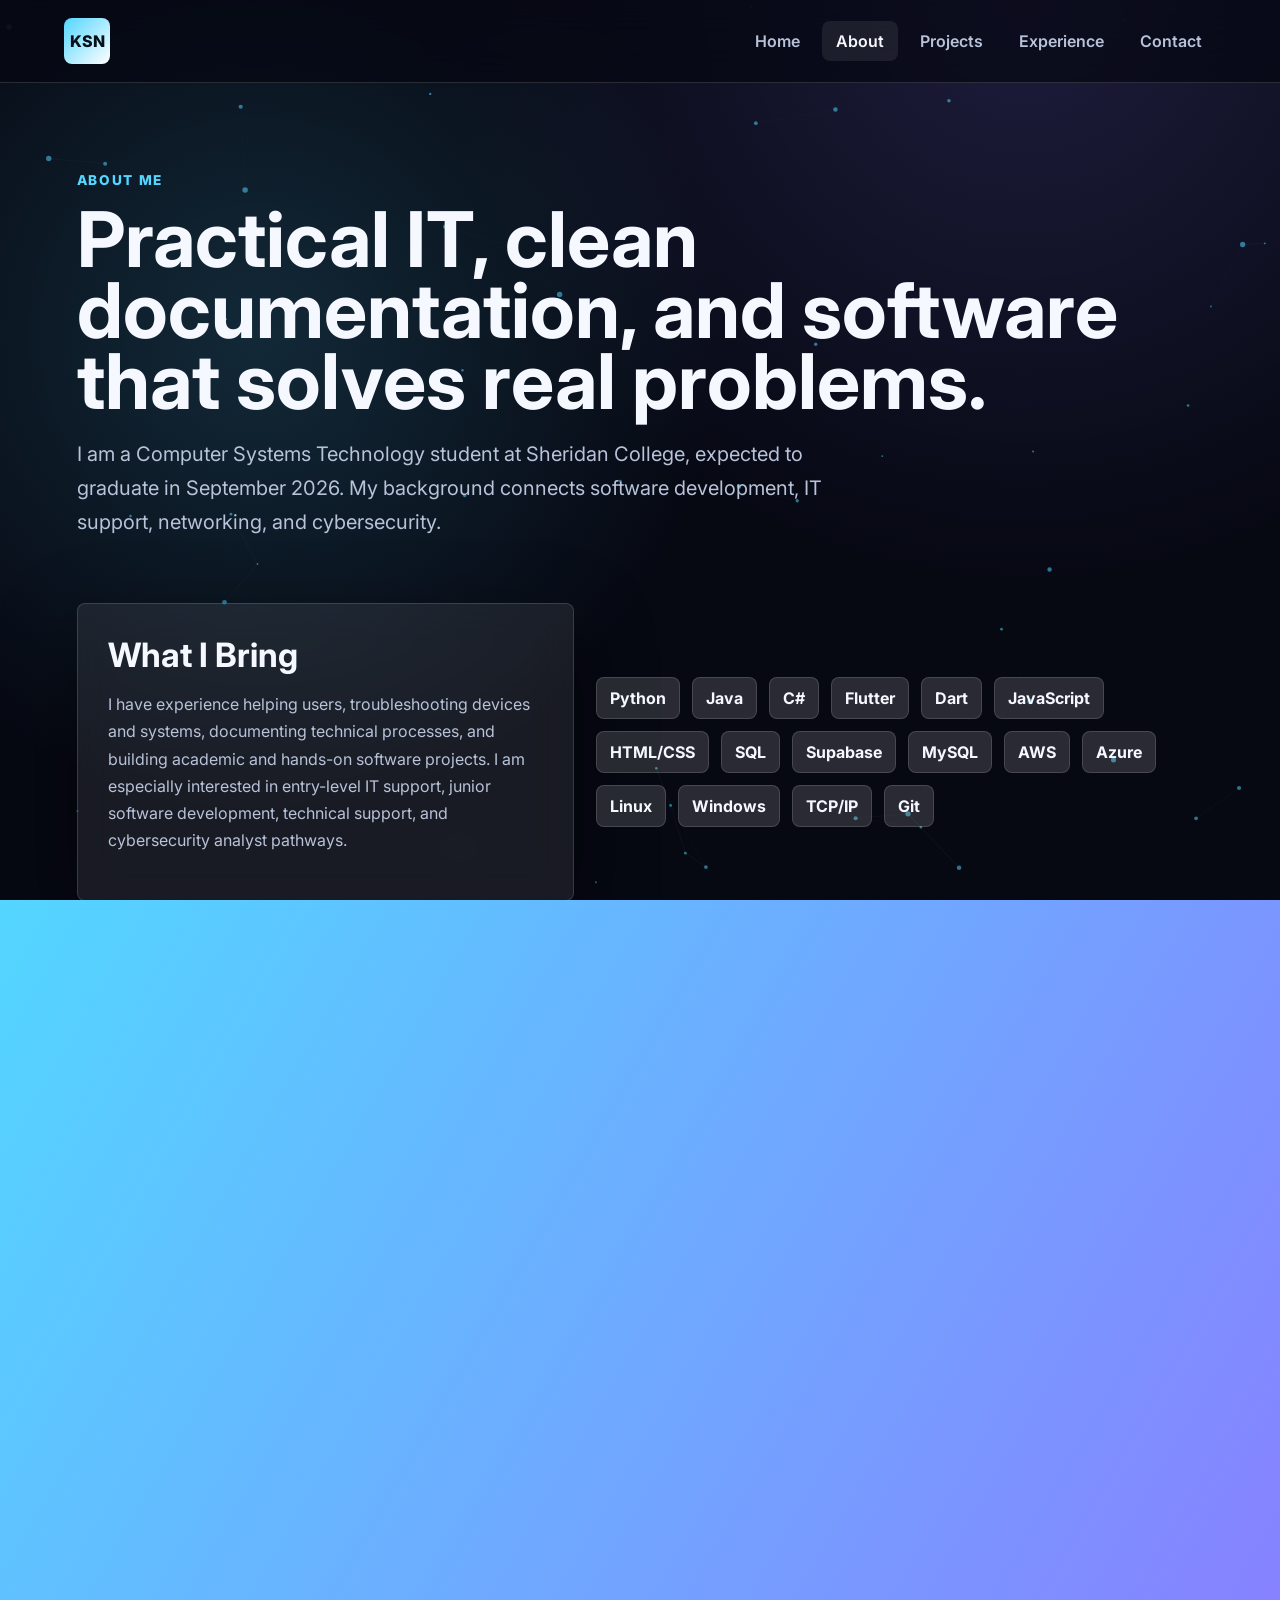
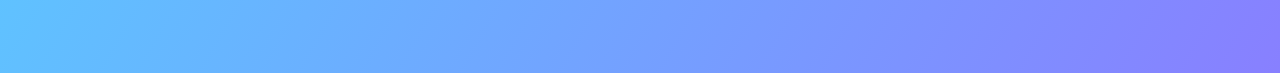
==== about.html @ 9281d0ef "Add files via upload" ====
<!DOCTYPE html>
<html lang="en">
<head>
  <meta charset="UTF-8">
  <meta name="viewport" content="width=device-width, initial-scale=1.0">
  <title>About | Karthik Sreeni Nair</title>
  <link rel="preconnect" href="https://fonts.googleapis.com">
  <link rel="preconnect" href="https://fonts.gstatic.com" crossorigin>
  <link href="https://fonts.googleapis.com/css2?family=Inter:wght@400;500;600;700;800&display=swap" rel="stylesheet">
  <link rel="stylesheet" href="style.css">
</head>
<body>
  <canvas id="motion-bg" aria-hidden="true"></canvas>
  <div class="page-transition"></div>
  <header class="site-header">
    <a class="brand" href="index.html">KSN</a>
    <button class="nav-toggle" aria-label="Open navigation">Menu</button>
    <nav class="site-nav">
      <a href="index.html">Home</a>
      <a href="about.html" class="active">About</a>
      <a href="projects.html">Projects</a>
      <a href="experience.html">Experience</a>
      <a href="contact.html">Contact</a>
    </nav>
  </header>

  <main class="content-page">
    <section class="page-heading reveal">
      <p class="eyebrow">About Me</p>
      <h1>Practical IT, clean documentation, and software that solves real problems.</h1>
      <p class="lead">I am a Computer Systems Technology student at Sheridan College, expected to graduate in September 2026. My background connects software development, IT support, networking, and cybersecurity.</p>
    </section>

    <section class="split-section">
      <div class="glass-panel reveal">
        <h2>What I Bring</h2>
        <p>I have experience helping users, troubleshooting devices and systems, documenting technical processes, and building academic and hands-on software projects. I am especially interested in entry-level IT support, junior software development, technical support, and cybersecurity analyst pathways.</p>
      </div>
      <div class="skill-cloud reveal delay-1">
        <span>Python</span><span>Java</span><span>C#</span><span>Flutter</span><span>Dart</span><span>JavaScript</span><span>HTML/CSS</span><span>SQL</span><span>Supabase</span><span>MySQL</span><span>AWS</span><span>Azure</span><span>Linux</span><span>Windows</span><span>TCP/IP</span><span>Git</span>
      </div>
    </section>

    <section class="timeline reveal">
      <h2>Education</h2>
      <div class="timeline-item">
        <span>May 2023 - September 2026</span>
        <h3>Computer Systems Technology - Software Development & Network Engineering</h3>
        <p>Sheridan College, Brampton, Ontario</p>
      </div>
      <div class="timeline-item">
        <span>August 2022 - January 2023</span>
        <h3>Cyber Security Analysis Diploma</h3>
        <p>RedTeam Academy, Kochi, India</p>
      </div>
    </section>
  </main>

  <footer class="site-footer">
    <p>Built by Karthik Sreeni Nair</p>
    <div><a href="projects.html">Projects</a><a href="contact.html">Contact</a></div>
  </footer>
  <script src="script.js"></script>
</body>
</html>
---- style.css ----
:root {
  --bg: #060812;
  --panel: rgba(255, 255, 255, 0.08);
  --panel-strong: rgba(255, 255, 255, 0.14);
  --text: #f6f8ff;
  --muted: #b8c2d9;
  --line: rgba(255, 255, 255, 0.14);
  --accent: #53d6ff;
  --accent-2: #8a7cff;
  --accent-3: #24d18f;
  --shadow: 0 24px 80px rgba(0, 0, 0, 0.42);
}

* {
  box-sizing: border-box;
}

html {
  scroll-behavior: smooth;
}

body {
  margin: 0;
  min-height: 100vh;
  font-family: "Inter", Arial, sans-serif;
  color: var(--text);
  background:
    radial-gradient(circle at 20% 20%, rgba(83, 214, 255, 0.16), transparent 28%),
    radial-gradient(circle at 80% 0%, rgba(138, 124, 255, 0.18), transparent 30%),
    var(--bg);
  overflow-x: hidden;
}

a {
  color: inherit;
  text-decoration: none;
}

#motion-bg {
  position: fixed;
  inset: 0;
  z-index: -1;
  opacity: 0.7;
}

.page-transition {
  position: fixed;
  inset: 0;
  z-index: 20;
  pointer-events: none;
  background: linear-gradient(120deg, var(--accent), var(--accent-2));
  transform: translateY(100%);
}

body.is-leaving .page-transition {
  animation: slideCover 0.55s cubic-bezier(0.7, 0, 0.2, 1) forwards;
}

.site-header {
  position: sticky;
  top: 0;
  z-index: 10;
  display: flex;
  align-items: center;
  justify-content: space-between;
  padding: 18px clamp(20px, 5vw, 72px);
  background: rgba(6, 8, 18, 0.72);
  border-bottom: 1px solid var(--line);
  backdrop-filter: blur(18px);
}

.brand {
  display: grid;
  place-items: center;
  width: 46px;
  height: 46px;
  border-radius: 8px;
  color: #061018;
  font-weight: 800;
  background: linear-gradient(135deg, var(--accent), #ffffff);
}

.site-nav {
  display: flex;
  align-items: center;
  gap: 8px;
}

.site-nav a {
  padding: 10px 14px;
  border-radius: 8px;
  color: var(--muted);
  font-weight: 600;
}

.site-nav a:hover,
.site-nav a.active {
  color: var(--text);
  background: var(--panel);
}

.nav-toggle {
  display: none;
  color: var(--text);
  background: var(--panel);
  border: 1px solid var(--line);
  border-radius: 8px;
  padding: 10px 12px;
}

.hero {
  display: grid;
  grid-template-columns: minmax(0, 1.2fr) minmax(320px, 0.8fr);
  gap: 36px;
  align-items: center;
  min-height: calc(100vh - 84px);
  padding: 72px clamp(20px, 6vw, 92px);
}

.eyebrow {
  color: var(--accent);
  font-size: 0.85rem;
  font-weight: 800;
  letter-spacing: 0.12em;
  text-transform: uppercase;
}

h1 {
  margin: 12px 0 20px;
  max-width: 980px;
  font-size: clamp(2.5rem, 7vw, 6.8rem);
  line-height: 0.92;
}

h2 {
  margin: 0 0 14px;
  font-size: clamp(1.4rem, 3vw, 2.1rem);
}

h3 {
  margin: 6px 0 8px;
  font-size: 1.15rem;
}

p {
  color: var(--muted);
  line-height: 1.7;
}

.lead {
  max-width: 760px;
  font-size: clamp(1rem, 2vw, 1.25rem);
}

.hero-actions {
  display: flex;
  flex-wrap: wrap;
  gap: 14px;
  margin-top: 32px;
}

.btn {
  display: inline-flex;
  align-items: center;
  justify-content: center;
  min-height: 48px;
  padding: 0 20px;
  border-radius: 8px;
  font-weight: 800;
  border: 1px solid var(--line);
}

.btn.primary {
  color: #041017;
  background: linear-gradient(135deg, var(--accent), #ffffff);
}

.btn.ghost {
  background: var(--panel);
}

.hero-panel,
.glass-panel,
.project-card,
.feature-card,
.timeline,
.contact-hero {
  border: 1px solid var(--line);
  background: var(--panel);
  box-shadow: var(--shadow);
  backdrop-filter: blur(20px);
}

.hero-panel {
  border-radius: 8px;
  padding: 18px;
  transform: perspective(900px) rotateY(-8deg);
}

.terminal-card {
  min-height: 360px;
  padding: 24px;
  border-radius: 8px;
  background: linear-gradient(145deg, rgba(255, 255, 255, 0.14), rgba(255, 255, 255, 0.04));
  overflow: hidden;
  position: relative;
}

.terminal-card::after {
  content: "";
  position: absolute;
  inset: auto -20% -30% 10%;
  height: 160px;
  background: linear-gradient(90deg, transparent, rgba(83, 214, 255, 0.4), transparent);
  filter: blur(16px);
  animation: scanLine 4s linear infinite;
}

.terminal-dots {
  display: flex;
  gap: 8px;
  margin-bottom: 30px;
}

.terminal-dots span {
  width: 12px;
  height: 12px;
  border-radius: 999px;
  background: var(--accent);
}

.terminal-dots span:nth-child(2) {
  background: var(--accent-2);
}

.terminal-dots span:nth-child(3) {
  background: var(--accent-3);
}

.terminal-card li {
  margin: 14px 0;
  color: var(--muted);
}

.stats-strip {
  display: grid;
  grid-template-columns: repeat(4, 1fr);
  gap: 1px;
  margin: 0 clamp(20px, 6vw, 92px) 72px;
  overflow: hidden;
  border: 1px solid var(--line);
  border-radius: 8px;
  background: var(--line);
}

.stats-strip div {
  padding: 26px;
  background: rgba(6, 8, 18, 0.78);
}

.stats-strip strong {
  display: block;
  font-size: 2rem;
}

.stats-strip span {
  color: var(--muted);
}

.section-grid,
.project-grid,
.split-section {
  display: grid;
  gap: 22px;
  padding: 0 clamp(20px, 6vw, 92px) 90px;
}

.section-grid {
  grid-template-columns: repeat(3, 1fr);
}

.feature-card {
  min-height: 260px;
  padding: 28px;
  border-radius: 8px;
}

.card-number {
  display: inline-flex;
  margin-bottom: 52px;
  color: var(--accent);
  font-weight: 800;
}

.content-page {
  padding: 72px 0 40px;
}

.page-heading {
  padding: 0 clamp(20px, 6vw, 92px) 44px;
}

.page-heading h1 {
  max-width: 1100px;
  font-size: clamp(2.2rem, 6vw, 5rem);
}

.split-section {
  grid-template-columns: minmax(0, 0.9fr) minmax(0, 1.1fr);
  align-items: stretch;
}

.glass-panel {
  border-radius: 8px;
  padding: 30px;
}

.skill-cloud {
  display: flex;
  flex-wrap: wrap;
  align-content: center;
  gap: 12px;
}

.skill-cloud span,
.tags span {
  display: inline-flex;
  padding: 10px 13px;
  border-radius: 8px;
  color: var(--text);
  background: var(--panel-strong);
  border: 1px solid var(--line);
  font-weight: 700;
}

.timeline {
  margin: 0 clamp(20px, 6vw, 92px) 90px;
  padding: 34px;
  border-radius: 8px;
}

.timeline-item {
  position: relative;
  padding: 24px 0 24px 28px;
  border-left: 2px solid var(--line);
}

.timeline-item::before {
  content: "";
  position: absolute;
  left: -7px;
  top: 32px;
  width: 12px;
  height: 12px;
  border-radius: 999px;
  background: var(--accent);
  box-shadow: 0 0 0 8px rgba(83, 214, 255, 0.14);
}

.timeline-item span {
  color: var(--accent);
  font-weight: 800;
}

.project-grid {
  grid-template-columns: repeat(2, minmax(0, 1fr));
}

.project-card {
  border-radius: 8px;
  padding: 18px;
}

.project-visual {
  display: grid;
  place-items: end start;
  min-height: 220px;
  padding: 22px;
  margin-bottom: 22px;
  border-radius: 8px;
  overflow: hidden;
  background: linear-gradient(135deg, rgba(83, 214, 255, 0.9), rgba(138, 124, 255, 0.5));
}

.project-visual span {
  font-size: 4rem;
  font-weight: 800;
}

.video-style {
  position: relative;
}

.video-style::before,
.video-style::after {
  content: "";
  position: absolute;
  inset: -30%;
  background:
    linear-gradient(90deg, transparent, rgba(255, 255, 255, 0.25), transparent),
    repeating-linear-gradient(0deg, rgba(255, 255, 255, 0.1) 0 1px, transparent 1px 14px);
  animation: videoMove 5s linear infinite;
}

.video-style span {
  position: relative;
  z-index: 1;
}

.video-style.alt {
  background: linear-gradient(135deg, #8a7cff, #ff6fb1);
}

.video-style.warm {
  background: linear-gradient(135deg, #ffb86b, #ff6b6b);
}

.video-style.green {
  background: linear-gradient(135deg, #24d18f, #53d6ff);
}

.tags {
  display: flex;
  flex-wrap: wrap;
  gap: 10px;
  margin-top: 20px;
}

.contact-hero {
  margin: 0 clamp(20px, 6vw, 92px) 90px;
  padding: clamp(28px, 6vw, 64px);
  border-radius: 8px;
}

.contact-grid {
  display: grid;
  grid-template-columns: repeat(2, minmax(0, 1fr));
  gap: 14px;
  margin-top: 34px;
}

.contact-grid a {
  padding: 18px;
  border-radius: 8px;
  background: var(--panel-strong);
  border: 1px solid var(--line);
  color: var(--accent);
  font-weight: 800;
  word-break: break-word;
}

.site-footer {
  display: flex;
  justify-content: space-between;
  gap: 20px;
  padding: 28px clamp(20px, 5vw, 72px);
  border-top: 1px solid var(--line);
}

.site-footer div {
  display: flex;
  gap: 18px;
}

.site-footer a {
  color: var(--accent);
  font-weight: 800;
}

.reveal {
  opacity: 0;
  transform: translateY(26px);
  transition: opacity 0.75s ease, transform 0.75s ease;
}

.reveal.visible {
  opacity: 1;
  transform: translateY(0);
}

.delay-1 {
  transition-delay: 0.12s;
}

.delay-2 {
  transition-delay: 0.24s;
}

@keyframes slideCover {
  to {
    transform: translateY(0);
  }
}

@keyframes scanLine {
  from {
    transform: translateX(-80%);
  }
  to {
    transform: translateX(160%);
  }
}

@keyframes videoMove {
  from {
    transform: translate3d(-12%, -12%, 0) rotate(0deg);
  }
  to {
    transform: translate3d(12%, 12%, 0) rotate(8deg);
  }
}

@media (max-width: 900px) {
  .site-header {
    align-items: flex-start;
  }

  .nav-toggle {
    display: inline-flex;
  }

  .site-nav {
    display: none;
    position: absolute;
    top: 72px;
    left: 20px;
    right: 20px;
    flex-direction: column;
    align-items: stretch;
    padding: 12px;
    border: 1px solid var(--line);
    border-radius: 8px;
    background: rgba(6, 8, 18, 0.96);
  }

  .site-nav.open {
    display: flex;
  }

  .hero,
  .split-section,
  .project-grid,
  .section-grid {
    grid-template-columns: 1fr;
  }

  .hero {
    min-height: auto;
    padding-top: 46px;
  }

  .hero-panel {
    transform: none;
  }

  .stats-strip,
  .contact-grid {
    grid-template-columns: 1fr;
  }

  .site-footer {
    flex-direction: column;
  }
}

@media (prefers-reduced-motion: reduce) {
  *,
  *::before,
  *::after {
    animation-duration: 0.01ms !important;
    animation-iteration-count: 1 !important;
    scroll-behavior: auto !important;
    transition-duration: 0.01ms !important;
  }
}
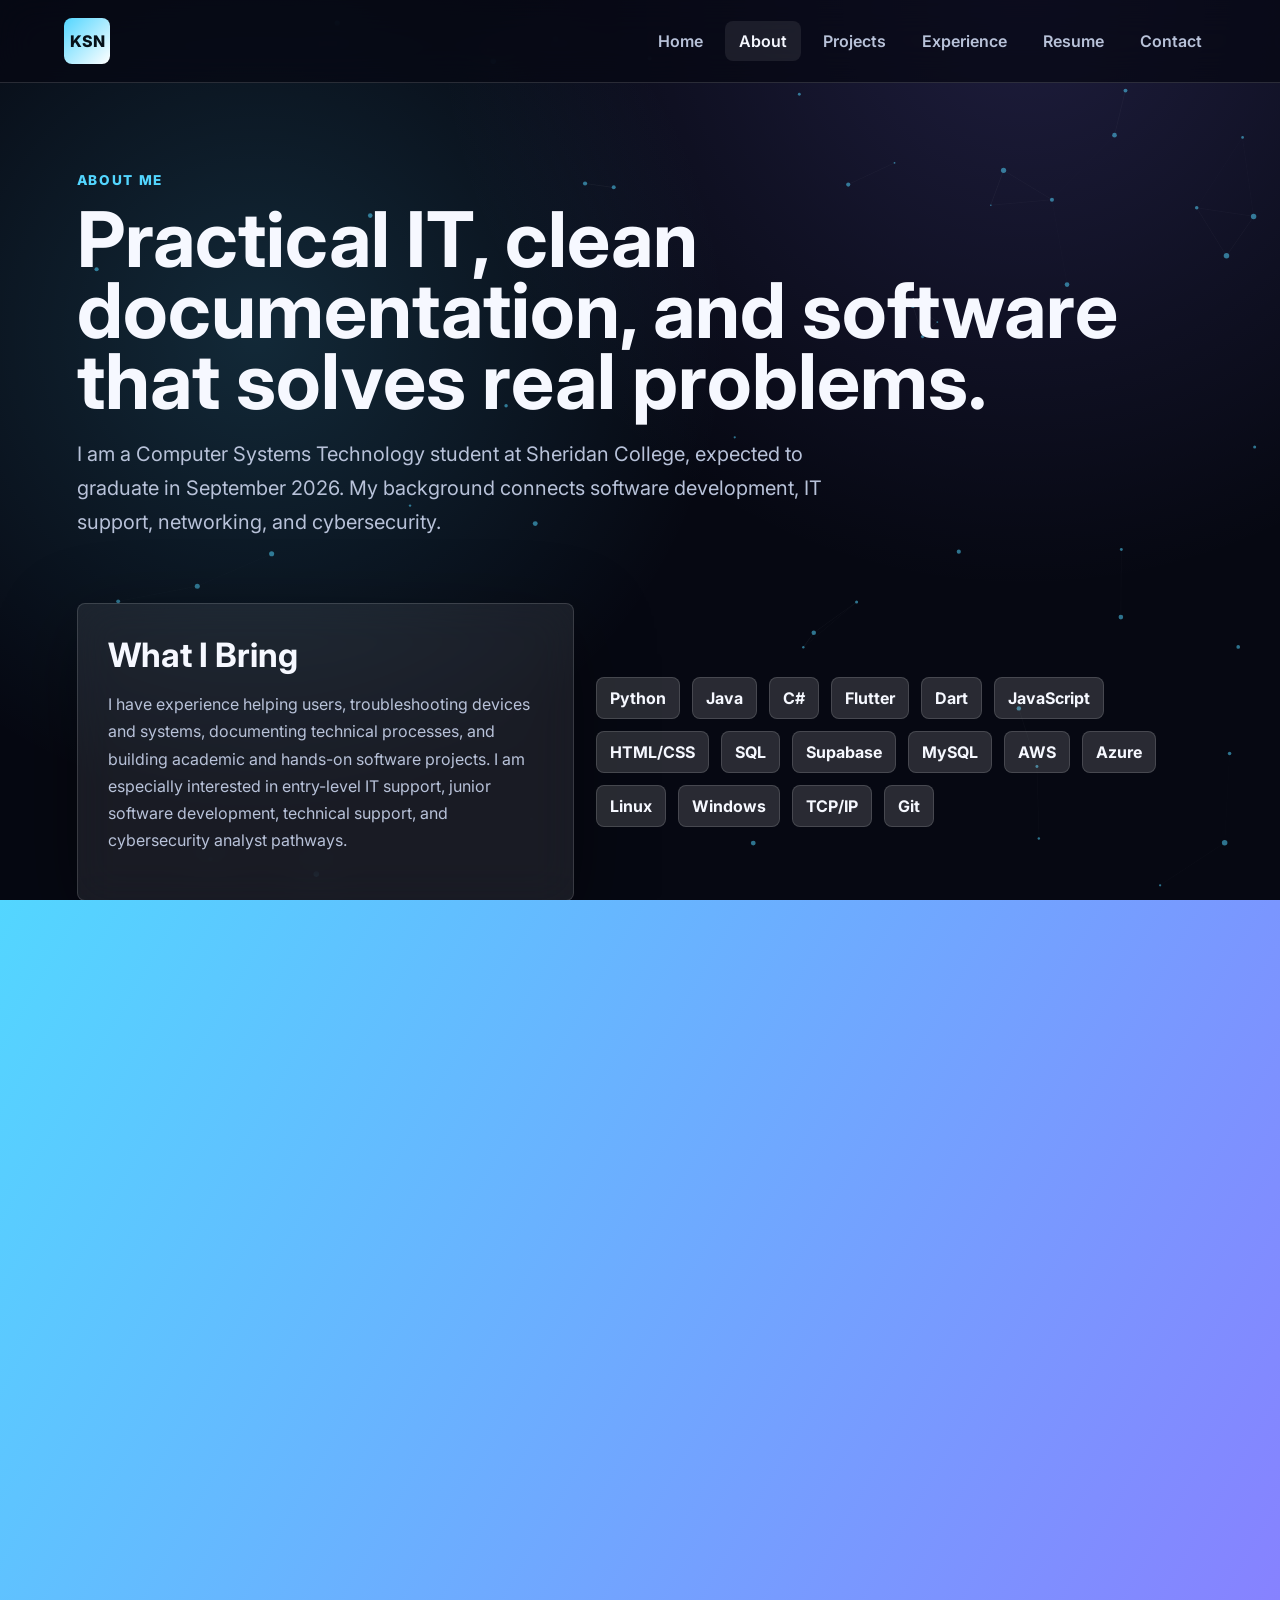
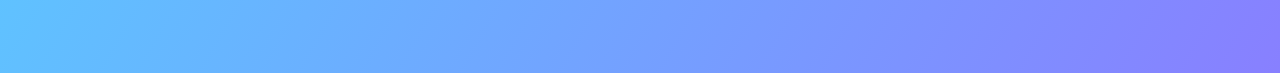
==== commit c25b33fb: "Add files via upload" ====
--- a/about.html
+++ b/about.html
@@ -20,6 +20,7 @@
       <a href="about.html" class="active">About</a>
       <a href="projects.html">Projects</a>
       <a href="experience.html">Experience</a>
+      <a href="resume.html">Resume</a>
       <a href="contact.html">Contact</a>
     </nav>
   </header>
--- a/style.css
+++ b/style.css
@@ -159,6 +159,23 @@
   margin-top: 32px;
 }
 
+.hero-badges {
+  display: flex;
+  flex-wrap: wrap;
+  gap: 10px;
+  margin: -6px 0 24px;
+}
+
+.hero-badges span {
+  padding: 9px 12px;
+  border: 1px solid var(--line);
+  border-radius: 8px;
+  color: var(--text);
+  background: rgba(255, 255, 255, 0.08);
+  font-size: 0.88rem;
+  font-weight: 800;
+}
+
 .btn {
   display: inline-flex;
   align-items: center;
@@ -197,8 +214,71 @@
   transform: perspective(900px) rotateY(-8deg);
 }
 
+.profile-card {
+  display: grid;
+  grid-template-columns: 140px 1fr;
+  gap: 22px;
+  align-items: center;
+  margin-bottom: 16px;
+  padding: 16px;
+  border: 1px solid var(--line);
+  border-radius: 8px;
+  background: rgba(255, 255, 255, 0.07);
+}
+
+.profile-photo {
+  position: relative;
+  display: grid;
+  place-items: center;
+  width: 140px;
+  height: 140px;
+  overflow: hidden;
+  border-radius: 8px;
+  background:
+    linear-gradient(135deg, rgba(83, 214, 255, 0.95), rgba(255, 255, 255, 0.85));
+  color: #061018;
+  font-size: 1.5rem;
+  font-weight: 900;
+}
+
+.profile-photo::after {
+  content: "";
+  position: absolute;
+  inset: 0;
+  border: 1px solid rgba(255, 255, 255, 0.55);
+  border-radius: inherit;
+}
+
+.profile-photo img {
+  position: absolute;
+  inset: 0;
+  width: 100%;
+  height: 100%;
+  object-fit: cover;
+  z-index: 1;
+}
+
+.profile-photo span {
+  position: relative;
+  z-index: 0;
+}
+
+.profile-label {
+  margin: 0 0 6px;
+  color: var(--accent);
+  font-size: 0.82rem;
+  font-weight: 900;
+  letter-spacing: 0.08em;
+  text-transform: uppercase;
+}
+
+.profile-card h2 {
+  margin: 0;
+  font-size: clamp(1.2rem, 2vw, 1.6rem);
+}
+
 .terminal-card {
-  min-height: 360px;
+  min-height: 410px;
   padding: 24px;
   border-radius: 8px;
   background: linear-gradient(145deg, rgba(255, 255, 255, 0.14), rgba(255, 255, 255, 0.04));
@@ -240,6 +320,60 @@
 .terminal-card li {
   margin: 14px 0;
   color: var(--muted);
+}
+
+.recruiter-list {
+  display: grid;
+  gap: 14px;
+  margin: 18px 0 0;
+  padding: 0;
+  list-style: none;
+}
+
+.recruiter-list li {
+  position: relative;
+  margin: 0;
+  padding: 14px 14px 14px 44px;
+  border: 1px solid var(--line);
+  border-radius: 8px;
+  color: var(--muted);
+  line-height: 1.5;
+  background: rgba(255, 255, 255, 0.07);
+}
+
+.recruiter-list li::before {
+  content: "";
+  position: absolute;
+  left: 16px;
+  top: 20px;
+  width: 10px;
+  height: 10px;
+  border-radius: 999px;
+  background: var(--accent);
+  box-shadow: 0 0 0 6px rgba(83, 214, 255, 0.12);
+}
+
+.recruiter-list strong {
+  color: var(--text);
+}
+
+.mini-metrics {
+  display: flex;
+  flex-wrap: wrap;
+  gap: 10px;
+  margin-top: 18px;
+}
+
+.mini-metrics span {
+  padding: 8px 10px;
+  border: 1px solid var(--line);
+  border-radius: 8px;
+  color: var(--accent);
+  background: rgba(83, 214, 255, 0.08);
+  font-size: 0.78rem;
+  font-weight: 900;
+  letter-spacing: 0.06em;
+  text-transform: uppercase;
 }
 
 .stats-strip {
@@ -373,7 +507,7 @@
 
 .project-visual {
   display: grid;
-  place-items: end start;
+  place-items: center;
   min-height: 220px;
   padding: 22px;
   margin-bottom: 22px;
@@ -382,10 +516,360 @@
   background: linear-gradient(135deg, rgba(83, 214, 255, 0.9), rgba(138, 124, 255, 0.5));
 }
 
+.image-visual {
+  position: relative;
+  min-height: 260px;
+  padding: 0;
+  background: rgba(255, 255, 255, 0.06);
+}
+
+.image-visual img {
+  position: absolute;
+  inset: 0;
+  width: 100%;
+  height: 100%;
+  object-fit: cover;
+  transform: scale(1.01);
+  transition: transform 0.7s ease, filter 0.7s ease;
+}
+
+.project-card:hover .image-visual img {
+  transform: scale(1.07);
+  filter: saturate(1.12) contrast(1.05);
+}
+
+.visual-glow,
+.visual-scan {
+  position: absolute;
+  pointer-events: none;
+}
+
+.visual-glow {
+  inset: auto -20% -35% 10%;
+  height: 130px;
+  background: linear-gradient(90deg, transparent, rgba(83, 214, 255, 0.42), transparent);
+  filter: blur(14px);
+  animation: scanLine 4.4s linear infinite;
+}
+
+.visual-scan {
+  inset: -20% auto -20% 18%;
+  width: 34px;
+  background: rgba(255, 255, 255, 0.28);
+  filter: blur(8px);
+  transform: rotate(16deg);
+  animation: projectScan 3.8s ease-in-out infinite;
+}
+
 .project-visual span {
   font-size: 4rem;
   font-weight: 800;
 }
+
+.project-detail {
+  margin-top: 12px;
+  padding-top: 12px;
+  border-top: 1px solid var(--line);
+  color: #d9e3f7;
+  font-size: 0.96rem;
+}
+
+.app-visual {
+  background:
+    radial-gradient(circle at 20% 25%, rgba(255, 255, 255, 0.24), transparent 18%),
+    linear-gradient(135deg, rgba(83, 214, 255, 0.9), rgba(138, 124, 255, 0.5));
+}
+
+.phone-mockup {
+  width: 132px;
+  height: 190px;
+  padding: 18px;
+  border: 6px solid rgba(4, 16, 23, 0.86);
+  border-radius: 26px;
+  background: rgba(255, 255, 255, 0.9);
+  box-shadow: 0 22px 40px rgba(0, 0, 0, 0.28);
+  animation: floatCard 4s ease-in-out infinite;
+}
+
+.phone-mockup span {
+  display: block;
+  height: 22px;
+  margin: 12px 0;
+  border-radius: 8px;
+  background: linear-gradient(90deg, #53d6ff, #8a7cff);
+}
+
+.phone-mockup span:nth-child(2) {
+  width: 70%;
+  background: #24d18f;
+}
+
+.phone-mockup span:nth-child(3) {
+  width: 88%;
+}
+
+.parking-visual {
+  background: linear-gradient(135deg, #8a7cff, #ff6fb1);
+}
+
+.parking-grid {
+  display: grid;
+  grid-template-columns: repeat(3, 70px);
+  gap: 12px;
+  transform: rotateX(52deg) rotateZ(-18deg);
+}
+
+.parking-grid i {
+  height: 82px;
+  border-radius: 8px;
+  background: rgba(255, 255, 255, 0.22);
+  border: 2px solid rgba(255, 255, 255, 0.45);
+  animation: parkingPulse 2.8s ease-in-out infinite;
+}
+
+.parking-grid i:nth-child(2),
+.parking-grid i:nth-child(5) {
+  background: rgba(36, 209, 143, 0.86);
+}
+
+.security-visual {
+  position: relative;
+  background: linear-gradient(135deg, #ffb86b, #ff6b6b);
+}
+
+.shield-mockup {
+  width: 150px;
+  height: 170px;
+  clip-path: polygon(50% 0, 92% 18%, 82% 78%, 50% 100%, 18% 78%, 8% 18%);
+  background: rgba(255, 255, 255, 0.88);
+  box-shadow: 0 24px 44px rgba(0, 0, 0, 0.24);
+}
+
+.scan-beam {
+  position: absolute;
+  width: 120%;
+  height: 22px;
+  background: rgba(255, 255, 255, 0.45);
+  filter: blur(4px);
+  animation: securityScan 2.4s linear infinite;
+}
+
+.support-visual {
+  background: linear-gradient(135deg, #24d18f, #53d6ff);
+}
+
+.ticket-stack {
+  position: relative;
+  width: 220px;
+  height: 142px;
+}
+
+.ticket-stack span {
+  position: absolute;
+  width: 180px;
+  height: 86px;
+  border-radius: 8px;
+  background: rgba(255, 255, 255, 0.86);
+  box-shadow: 0 18px 30px rgba(0, 0, 0, 0.22);
+  animation: ticketShift 3.8s ease-in-out infinite;
+}
+
+.ticket-stack span:nth-child(1) {
+  left: 0;
+  top: 0;
+}
+
+.ticket-stack span:nth-child(2) {
+  left: 20px;
+  top: 28px;
+  animation-delay: 0.2s;
+}
+
+.ticket-stack span:nth-child(3) {
+  left: 40px;
+  top: 56px;
+  animation-delay: 0.4s;
+}
+
+.phishing-visual {
+  background:
+    radial-gradient(circle at 74% 20%, rgba(255, 255, 255, 0.28), transparent 18%),
+    linear-gradient(135deg, #ff6fb1, #8a7cff);
+}
+
+.mail-scene {
+  position: relative;
+  width: 220px;
+  height: 140px;
+  border-radius: 10px;
+  background: rgba(255, 255, 255, 0.9);
+  box-shadow: 0 22px 44px rgba(0, 0, 0, 0.25);
+  animation: floatCard 4.6s ease-in-out infinite;
+}
+
+.mail-scene::before,
+.mail-scene::after {
+  content: "";
+  position: absolute;
+  inset: 0;
+  clip-path: polygon(0 0, 50% 55%, 100% 0);
+  background: rgba(138, 124, 255, 0.25);
+}
+
+.mail-scene span {
+  position: absolute;
+  left: 26px;
+  right: 72px;
+  bottom: 30px;
+  height: 16px;
+  border-radius: 8px;
+  background: #8a7cff;
+}
+
+.mail-scene strong {
+  position: absolute;
+  right: 22px;
+  bottom: 20px;
+  display: grid;
+  place-items: center;
+  width: 44px;
+  height: 44px;
+  border-radius: 999px;
+  color: #ffffff;
+  background: #ff3d71;
+  animation: warningPulse 1.4s ease-in-out infinite;
+}
+
+.network-visual {
+  background:
+    radial-gradient(circle at 20% 70%, rgba(36, 209, 143, 0.28), transparent 16%),
+    linear-gradient(135deg, #16233a, #53d6ff);
+}
+
+.network-map {
+  position: relative;
+  width: 260px;
+  height: 170px;
+}
+
+.network-map::before,
+.network-map::after {
+  content: "";
+  position: absolute;
+  inset: 32px 36px;
+  border: 2px solid rgba(255, 255, 255, 0.36);
+  transform: rotate(-12deg);
+}
+
+.network-map::after {
+  inset: 50px 72px;
+  transform: rotate(14deg);
+}
+
+.network-map span {
+  position: absolute;
+  width: 54px;
+  height: 54px;
+  border-radius: 14px;
+  background: rgba(255, 255, 255, 0.9);
+  box-shadow: 0 16px 30px rgba(0, 0, 0, 0.22);
+  animation: nodePulse 2.6s ease-in-out infinite;
+}
+
+.network-map span:nth-child(1) { left: 0; top: 8px; }
+.network-map span:nth-child(2) { right: 4px; top: 24px; animation-delay: 0.2s; }
+.network-map span:nth-child(3) { left: 70px; bottom: 4px; animation-delay: 0.4s; }
+.network-map span:nth-child(4) { right: 72px; bottom: 24px; animation-delay: 0.6s; }
+
+.cloud-visual {
+  background: linear-gradient(135deg, #53d6ff, #24d18f);
+}
+
+.cloud-lock {
+  position: relative;
+  width: 240px;
+  height: 150px;
+}
+
+.cloud-lock span {
+  position: absolute;
+  left: 10px;
+  top: 34px;
+  width: 190px;
+  height: 76px;
+  border-radius: 50px;
+  background: rgba(255, 255, 255, 0.88);
+  box-shadow: 0 20px 36px rgba(0, 0, 0, 0.22);
+}
+
+.cloud-lock span::before,
+.cloud-lock span::after {
+  content: "";
+  position: absolute;
+  bottom: 42px;
+  border-radius: 999px;
+  background: inherit;
+}
+
+.cloud-lock span::before {
+  left: 34px;
+  width: 72px;
+  height: 72px;
+}
+
+.cloud-lock span::after {
+  right: 34px;
+  width: 56px;
+  height: 56px;
+}
+
+.cloud-lock i {
+  position: absolute;
+  right: 20px;
+  bottom: 10px;
+  width: 78px;
+  height: 62px;
+  border-radius: 10px;
+  background: #061018;
+  animation: lockFloat 3.4s ease-in-out infinite;
+}
+
+.cloud-lock i::before {
+  content: "";
+  position: absolute;
+  left: 18px;
+  top: -34px;
+  width: 42px;
+  height: 42px;
+  border: 8px solid #061018;
+  border-bottom: 0;
+  border-radius: 26px 26px 0 0;
+}
+
+.siem-visual {
+  background: linear-gradient(135deg, #111827, #8a7cff);
+}
+
+.log-console {
+  width: 250px;
+  padding: 18px;
+  border-radius: 12px;
+  background: rgba(6, 8, 18, 0.9);
+  box-shadow: 0 24px 44px rgba(0, 0, 0, 0.3);
+}
+
+.log-console span {
+  display: block;
+  height: 16px;
+  margin: 14px 0;
+  border-radius: 8px;
+  background: linear-gradient(90deg, #53d6ff, transparent);
+  animation: logSweep 2.6s ease-in-out infinite;
+}
+
+.log-console span:nth-child(2) { width: 68%; animation-delay: 0.2s; background: linear-gradient(90deg, #24d18f, transparent); }
+.log-console span:nth-child(3) { width: 84%; animation-delay: 0.4s; background: linear-gradient(90deg, #ffb86b, transparent); }
+.log-console span:nth-child(4) { width: 58%; animation-delay: 0.6s; background: linear-gradient(90deg, #ff6fb1, transparent); }
 
 .video-style {
   position: relative;
@@ -447,6 +931,181 @@
   color: var(--accent);
   font-weight: 800;
   word-break: break-word;
+}
+
+.contact-grid a span {
+  display: block;
+  margin-bottom: 7px;
+  color: var(--muted);
+  font-size: 0.76rem;
+  letter-spacing: 0.12em;
+  text-transform: uppercase;
+}
+
+.contact-layout,
+.resume-layout {
+  display: grid;
+  grid-template-columns: minmax(280px, 0.85fr) minmax(0, 1.15fr);
+  gap: 26px;
+  padding: 0 clamp(20px, 6vw, 92px) 90px;
+}
+
+.contact-layout .contact-hero {
+  margin: 0;
+}
+
+.contact-form {
+  display: grid;
+  gap: 20px;
+  padding: clamp(24px, 4vw, 42px);
+  border: 1px solid var(--line);
+  border-radius: 8px;
+  background: rgba(255, 255, 255, 0.08);
+  box-shadow: var(--shadow);
+  backdrop-filter: blur(20px);
+}
+
+.form-row {
+  display: grid;
+  grid-template-columns: repeat(2, minmax(0, 1fr));
+  gap: 18px;
+}
+
+.contact-form label {
+  display: grid;
+  gap: 10px;
+  color: var(--muted);
+  font-size: 0.78rem;
+  font-weight: 900;
+  letter-spacing: 0.12em;
+  text-transform: uppercase;
+}
+
+.contact-form input,
+.contact-form textarea {
+  width: 100%;
+  border: 1px solid var(--line);
+  border-radius: 8px;
+  padding: 17px 18px;
+  color: var(--text);
+  background: rgba(6, 8, 18, 0.52);
+  font: inherit;
+  outline: none;
+  transition: border-color 0.2s ease, box-shadow 0.2s ease;
+}
+
+.contact-form textarea {
+  min-height: 170px;
+  resize: vertical;
+}
+
+.contact-form input:focus,
+.contact-form textarea:focus {
+  border-color: rgba(83, 214, 255, 0.9);
+  box-shadow: 0 0 0 4px rgba(83, 214, 255, 0.12);
+}
+
+.form-submit {
+  width: 100%;
+  border: 0;
+  cursor: pointer;
+  font-size: 0.92rem;
+  letter-spacing: 0.08em;
+  text-transform: uppercase;
+}
+
+.form-note {
+  margin: 0;
+  font-size: 0.9rem;
+}
+
+.resume-card,
+.resume-details article {
+  border: 1px solid var(--line);
+  border-radius: 8px;
+  background: var(--panel);
+  box-shadow: var(--shadow);
+  backdrop-filter: blur(20px);
+}
+
+.resume-card {
+  padding: 18px;
+  align-self: start;
+}
+
+.resume-paper {
+  min-height: 610px;
+  padding: 34px;
+  border-radius: 8px;
+  color: #061018;
+  background: linear-gradient(180deg, #ffffff 0 28%, #151515 28% 100%);
+}
+
+.resume-paper h2 {
+  color: #061018;
+  margin-bottom: 8px;
+}
+
+.resume-paper p {
+  color: #435063;
+  margin-bottom: 70px;
+  font-weight: 700;
+  letter-spacing: 0.08em;
+  text-transform: uppercase;
+}
+
+.paper-line {
+  width: 82%;
+  height: 8px;
+  margin: 18px 0;
+  border-radius: 999px;
+  background: rgba(255, 255, 255, 0.16);
+}
+
+.paper-line.short {
+  width: 24%;
+  background: rgba(255, 255, 255, 0.92);
+}
+
+.paper-line.medium {
+  width: 62%;
+}
+
+.resume-details {
+  display: grid;
+  gap: 18px;
+}
+
+.resume-details article {
+  padding: 24px;
+}
+
+.resume-tags {
+  display: flex;
+  flex-wrap: wrap;
+  gap: 10px;
+}
+
+.resume-tags span {
+  padding: 9px 12px;
+  border: 1px solid var(--line);
+  border-radius: 8px;
+  color: var(--text);
+  background: var(--panel-strong);
+  font-weight: 800;
+}
+
+.resume-list {
+  display: grid;
+  gap: 12px;
+  margin: 0;
+  padding-left: 20px;
+  color: var(--muted);
+  line-height: 1.65;
+}
+
+.resume-list strong {
+  color: var(--text);
 }
 
 .site-footer {
@@ -507,6 +1166,89 @@
   }
   to {
     transform: translate3d(12%, 12%, 0) rotate(8deg);
+  }
+}
+
+@keyframes floatCard {
+  0%, 100% {
+    transform: translateY(0) rotate(-3deg);
+  }
+  50% {
+    transform: translateY(-14px) rotate(3deg);
+  }
+}
+
+@keyframes parkingPulse {
+  0%, 100% {
+    transform: translateY(0);
+  }
+  50% {
+    transform: translateY(-10px);
+  }
+}
+
+@keyframes securityScan {
+  from {
+    transform: translateY(-120px) rotate(-12deg);
+  }
+  to {
+    transform: translateY(150px) rotate(-12deg);
+  }
+}
+
+@keyframes ticketShift {
+  0%, 100% {
+    transform: translateX(0);
+  }
+  50% {
+    transform: translateX(14px);
+  }
+}
+
+@keyframes warningPulse {
+  0%, 100% {
+    transform: scale(1);
+  }
+  50% {
+    transform: scale(1.12);
+  }
+}
+
+@keyframes nodePulse {
+  0%, 100% {
+    transform: scale(1);
+  }
+  50% {
+    transform: scale(1.12);
+  }
+}
+
+@keyframes lockFloat {
+  0%, 100% {
+    transform: translateY(0);
+  }
+  50% {
+    transform: translateY(-12px);
+  }
+}
+
+@keyframes logSweep {
+  0%, 100% {
+    opacity: 0.55;
+    transform: translateX(0);
+  }
+  50% {
+    opacity: 1;
+    transform: translateX(16px);
+  }
+}
+
+@keyframes projectScan {
+  from {
+    left: -15%;
+  }
+  to {
+    left: 115%;
   }
 }
 
@@ -540,7 +1282,10 @@
   .hero,
   .split-section,
   .project-grid,
-  .section-grid {
+  .section-grid,
+  .contact-layout,
+  .resume-layout,
+  .form-row {
     grid-template-columns: 1fr;
   }
 
@@ -551,6 +1296,10 @@
 
   .hero-panel {
     transform: none;
+  }
+
+  .profile-card {
+    grid-template-columns: 1fr;
   }
 
   .stats-strip,
